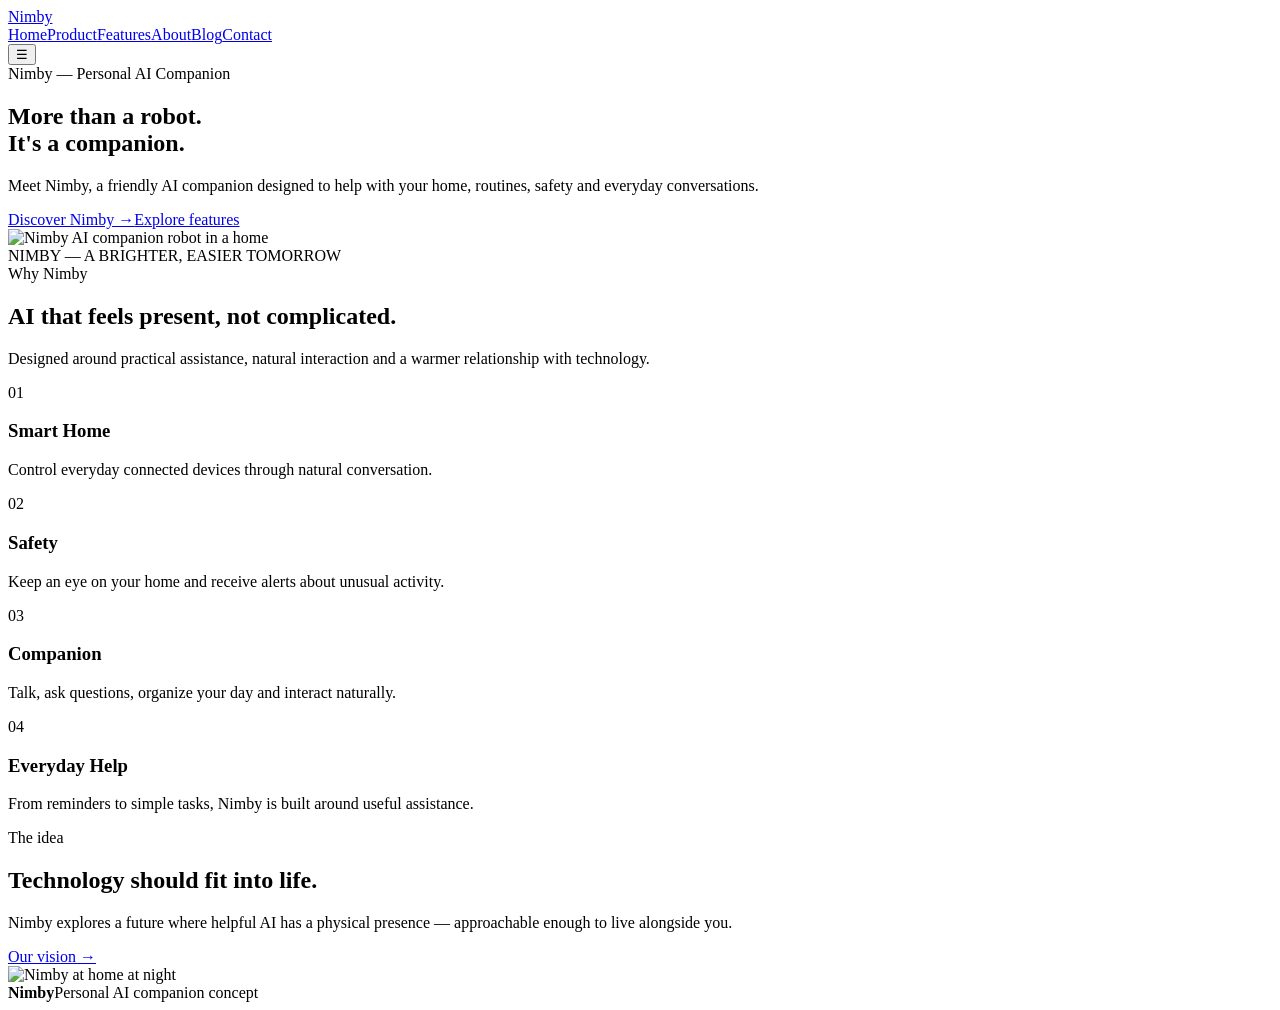
==== index.html @ b3e71ae6 "Add Nimby homepage" ====
<!doctype html><html lang="en"><head><meta charset="utf-8"><meta name="viewport" content="width=device-width,initial-scale=1"><title>Nimby | Your Personal AI Companion</title><meta name="description" content="Nimby — your personal AI companion robot. Smarter home, happier you."><link rel="stylesheet" href="style.css"></head><body><header class="nav"><div class="container nav-inner"><a class="logo" href="index.html">Nimby<span></span></a><nav class="links"><a href="index.html">Home</a><a href="product.html">Product</a><a href="features.html">Features</a><a href="about.html">About</a><a href="blog.html">Blog</a><a href="contact.html" class="btn btn-dark">Contact</a></nav><button class="menu" aria-label="Menu">☰</button></div></header><main><section class="hero"><div class="container hero-grid"><div class="reveal"><div class="eyebrow">Nimby — Personal AI Companion</div><h1>More than a robot.<br>It's a companion.</h1><p class="lead">Meet Nimby, a friendly AI companion designed to help with your home, routines, safety and everyday conversations.</p><div class="actions"><a class="btn btn-dark" href="product.html">Discover Nimby →</a><a class="btn btn-light" href="features.html">Explore features</a></div></div><div class="hero-img reveal"><img src="assets/nimby-white-home.png" alt="Nimby AI companion robot in a home"></div></div></section><div class="band">NIMBY — A BRIGHTER, EASIER TOMORROW</div><section class="section"><div class="container"><div class="section-head"><div><div class="eyebrow">Why Nimby</div><h2>AI that feels present, not complicated.</h2></div><p>Designed around practical assistance, natural interaction and a warmer relationship with technology.</p></div><div class="grid-4"><div class="card"><span class="num">01</span><h3>Smart Home</h3><p>Control everyday connected devices through natural conversation.</p></div><div class="card"><span class="num">02</span><h3>Safety</h3><p>Keep an eye on your home and receive alerts about unusual activity.</p></div><div class="card"><span class="num">03</span><h3>Companion</h3><p>Talk, ask questions, organize your day and interact naturally.</p></div><div class="card"><span class="num">04</span><h3>Everyday Help</h3><p>From reminders to simple tasks, Nimby is built around useful assistance.</p></div></div></div></section><section class="section dark-section"><div class="container split"><div><div class="eyebrow">The idea</div><h2>Technology should fit into life.</h2><p class="lead">Nimby explores a future where helpful AI has a physical presence — approachable enough to live alongside you.</p><a class="btn btn-light" href="about.html">Our vision →</a></div><img src="assets/nimby-night.png" alt="Nimby at home at night"></div></section></main><footer><div class="container footer-inner"><strong>Nimby</strong><span>Personal AI companion concept</span></div></footer><script src="script.js"></script></body></html>
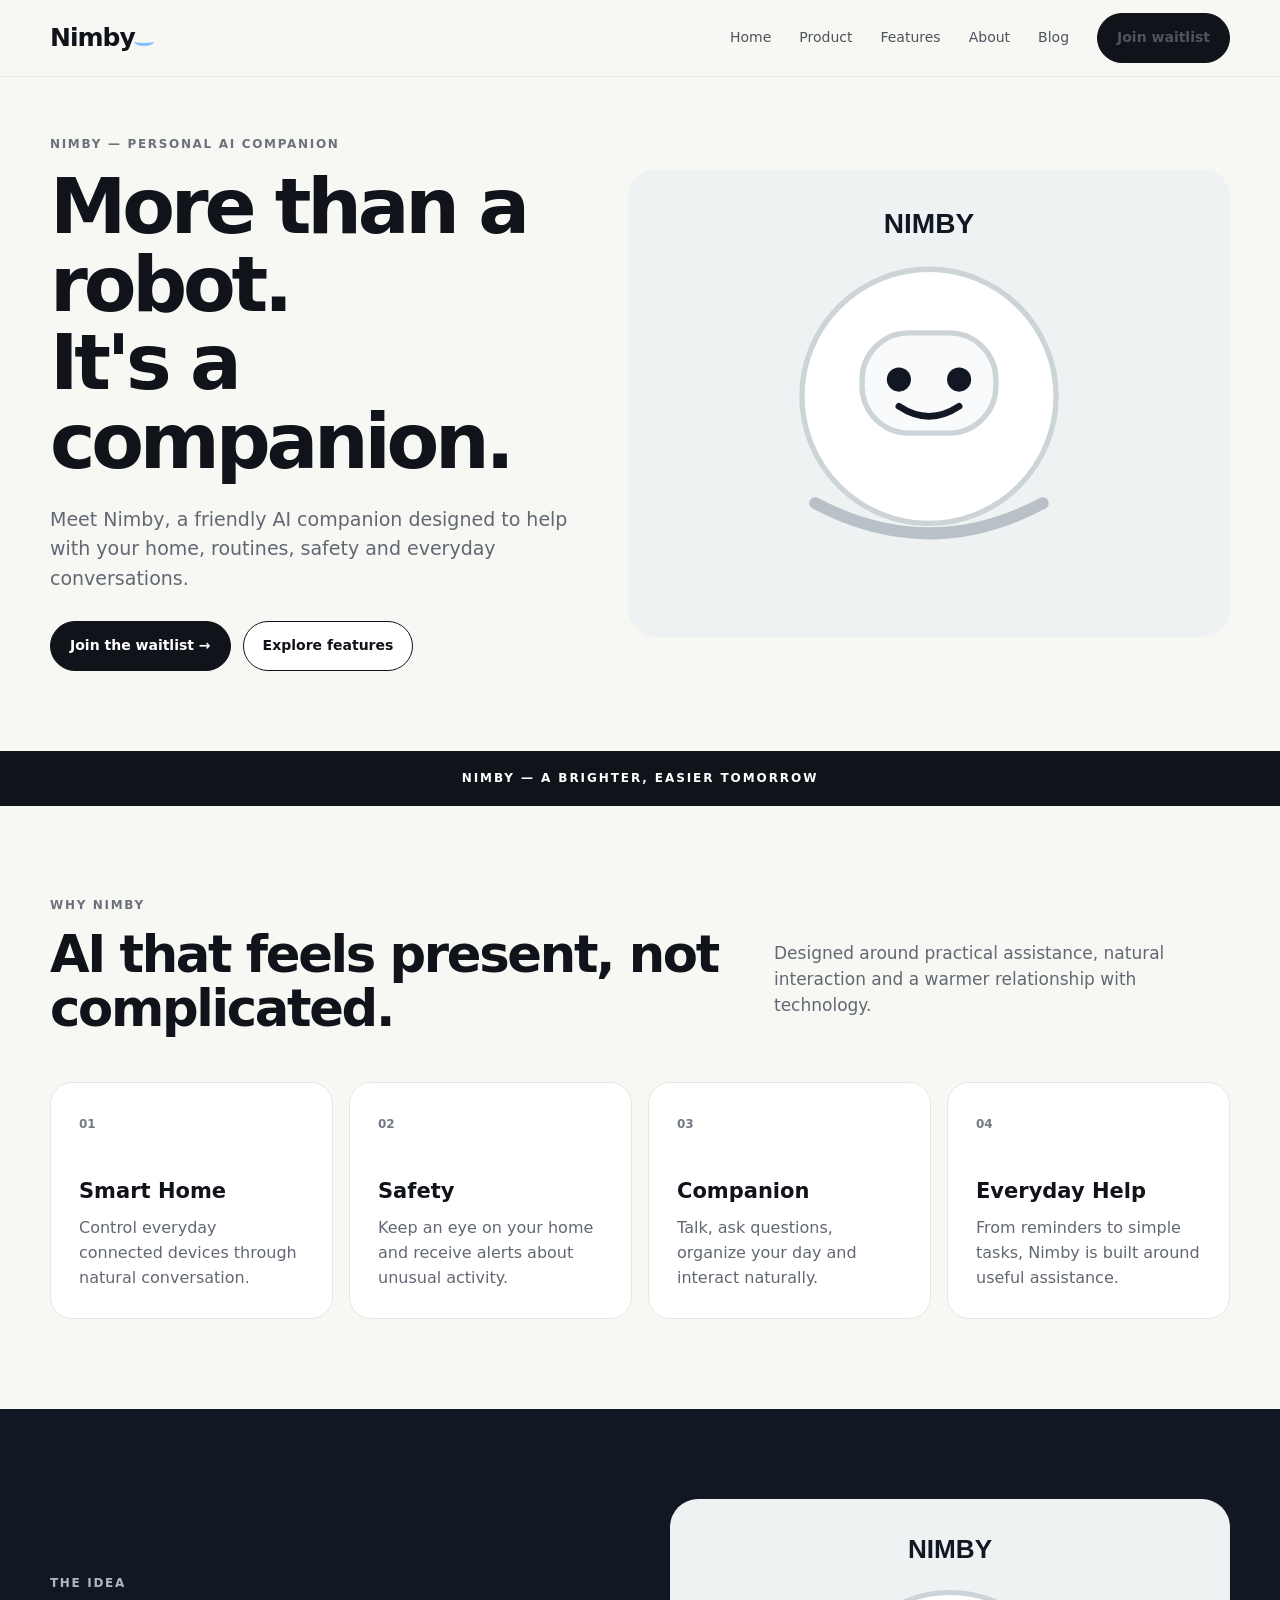
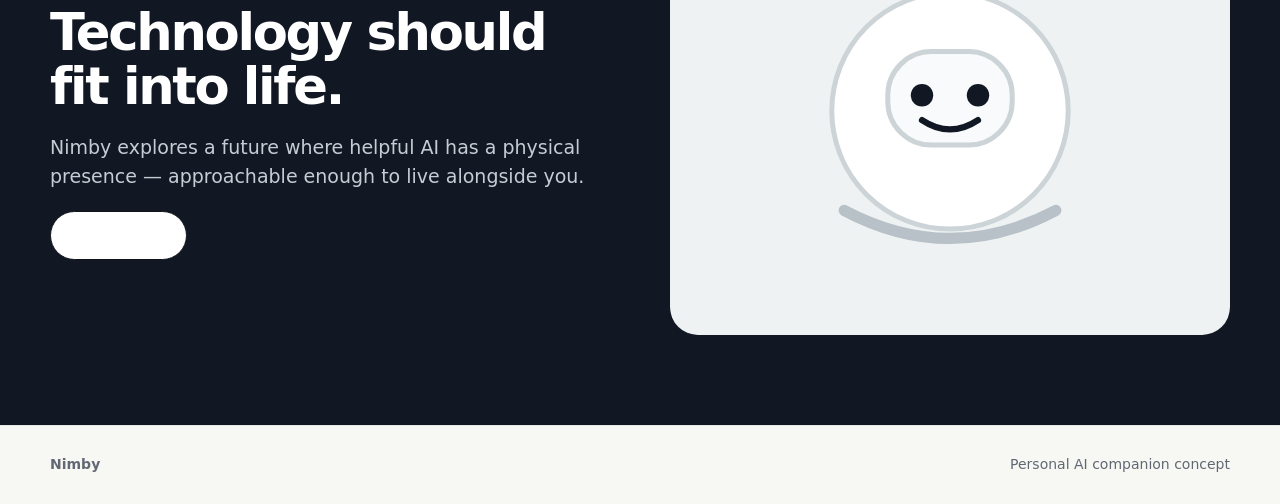
==== commit 2b37fc02: "Connect Nimby homepage to waitlist and SVG asset" ====
--- a/index.html
+++ b/index.html
@@ -1 +1 @@
-<!doctype html><html lang="en"><head><meta charset="utf-8"><meta name="viewport" content="width=device-width,initial-scale=1"><title>Nimby | Your Personal AI Companion</title><meta name="description" content="Nimby — your personal AI companion robot. Smarter home, happier you."><link rel="stylesheet" href="style.css"></head><body><header class="nav"><div class="container nav-inner"><a class="logo" href="index.html">Nimby<span></span></a><nav class="links"><a href="index.html">Home</a><a href="product.html">Product</a><a href="features.html">Features</a><a href="about.html">About</a><a href="blog.html">Blog</a><a href="contact.html" class="btn btn-dark">Contact</a></nav><button class="menu" aria-label="Menu">☰</button></div></header><main><section class="hero"><div class="container hero-grid"><div class="reveal"><div class="eyebrow">Nimby — Personal AI Companion</div><h1>More than a robot.<br>It's a companion.</h1><p class="lead">Meet Nimby, a friendly AI companion designed to help with your home, routines, safety and everyday conversations.</p><div class="actions"><a class="btn btn-dark" href="product.html">Discover Nimby →</a><a class="btn btn-light" href="features.html">Explore features</a></div></div><div class="hero-img reveal"><img src="assets/nimby-white-home.png" alt="Nimby AI companion robot in a home"></div></div></section><div class="band">NIMBY — A BRIGHTER, EASIER TOMORROW</div><section class="section"><div class="container"><div class="section-head"><div><div class="eyebrow">Why Nimby</div><h2>AI that feels present, not complicated.</h2></div><p>Designed around practical assistance, natural interaction and a warmer relationship with technology.</p></div><div class="grid-4"><div class="card"><span class="num">01</span><h3>Smart Home</h3><p>Control everyday connected devices through natural conversation.</p></div><div class="card"><span class="num">02</span><h3>Safety</h3><p>Keep an eye on your home and receive alerts about unusual activity.</p></div><div class="card"><span class="num">03</span><h3>Companion</h3><p>Talk, ask questions, organize your day and interact naturally.</p></div><div class="card"><span class="num">04</span><h3>Everyday Help</h3><p>From reminders to simple tasks, Nimby is built around useful assistance.</p></div></div></div></section><section class="section dark-section"><div class="container split"><div><div class="eyebrow">The idea</div><h2>Technology should fit into life.</h2><p class="lead">Nimby explores a future where helpful AI has a physical presence — approachable enough to live alongside you.</p><a class="btn btn-light" href="about.html">Our vision →</a></div><img src="assets/nimby-night.png" alt="Nimby at home at night"></div></section></main><footer><div class="container footer-inner"><strong>Nimby</strong><span>Personal AI companion concept</span></div></footer><script src="script.js"></script></body></html>+<!doctype html><html lang="en"><head><meta charset="utf-8"><meta name="viewport" content="width=device-width,initial-scale=1"><title>Nimby | Your Personal AI Companion</title><meta name="description" content="Nimby — your personal AI companion robot. Smarter home, happier you."><link rel="stylesheet" href="style.css"></head><body><header class="nav"><div class="container nav-inner"><a class="logo" href="index.html">Nimby<span></span></a><nav class="links"><a href="index.html">Home</a><a href="product.html">Product</a><a href="features.html">Features</a><a href="about.html">About</a><a href="blog.html">Blog</a><a href="waitlist.html" class="btn btn-dark">Join waitlist</a></nav><button class="menu" aria-label="Menu">☰</button></div></header><main><section class="hero"><div class="container hero-grid"><div><div class="eyebrow">Nimby — Personal AI Companion</div><h1>More than a robot.<br>It's a companion.</h1><p class="lead">Meet Nimby, a friendly AI companion designed to help with your home, routines, safety and everyday conversations.</p><div class="actions"><a class="btn btn-dark" href="waitlist.html">Join the waitlist →</a><a class="btn btn-light" href="features.html">Explore features</a></div></div><div class="hero-img"><img src="assets/nimby-white-home.svg" alt="Nimby AI companion robot in a home"></div></div></section><div class="band">NIMBY — A BRIGHTER, EASIER TOMORROW</div><section class="section"><div class="container"><div class="section-head"><div><div class="eyebrow">Why Nimby</div><h2>AI that feels present, not complicated.</h2></div><p>Designed around practical assistance, natural interaction and a warmer relationship with technology.</p></div><div class="grid-4"><div class="card"><span class="num">01</span><h3>Smart Home</h3><p>Control everyday connected devices through natural conversation.</p></div><div class="card"><span class="num">02</span><h3>Safety</h3><p>Keep an eye on your home and receive alerts about unusual activity.</p></div><div class="card"><span class="num">03</span><h3>Companion</h3><p>Talk, ask questions, organize your day and interact naturally.</p></div><div class="card"><span class="num">04</span><h3>Everyday Help</h3><p>From reminders to simple tasks, Nimby is built around useful assistance.</p></div></div></div></section><section class="section dark-section"><div class="container split"><div><div class="eyebrow">The idea</div><h2>Technology should fit into life.</h2><p class="lead">Nimby explores a future where helpful AI has a physical presence — approachable enough to live alongside you.</p><a class="btn btn-light" href="about.html">Our vision →</a></div><img src="assets/nimby-white-home.svg" alt="Nimby companion robot"></div></section></main><footer><div class="container footer-inner"><strong>Nimby</strong><span>Personal AI companion concept</span></div></footer><script src="script.js"></script></body></html>
--- a/style.css
+++ b/style.css
@@ -0,0 +1 @@
+:root{--bg:#f7f7f4;--surface:#fff;--ink:#10131a;--muted:#626873;--line:#e6e7e3;--accent:#8ec8ff;--dark:#111823;--max:1180px}*{box-sizing:border-box}html{scroll-behavior:smooth}body{margin:0;font-family:Inter,ui-sans-serif,system-ui,-apple-system,BlinkMacSystemFont,"Segoe UI",sans-serif;color:var(--ink);background:var(--bg);line-height:1.55}img{max-width:100%;display:block}a{color:inherit;text-decoration:none}.container{width:min(var(--max),calc(100% - 40px));margin:auto}.nav{position:sticky;top:0;z-index:20;background:rgba(247,247,244,.92);backdrop-filter:blur(14px);border-bottom:1px solid rgba(0,0,0,.06)}.nav-inner{height:76px;display:flex;align-items:center;justify-content:space-between}.logo{font-size:25px;font-weight:800;letter-spacing:-1px}.logo span{display:inline-block;width:20px;height:9px;border-bottom:3px solid #7ec2ff;border-radius:50%;margin-left:-1px}.links{display:flex;gap:28px;align-items:center;font-size:14px}.links a{color:#4e545d}.links a:hover{color:var(--ink)}.btn{display:inline-flex;align-items:center;justify-content:center;gap:8px;padding:13px 19px;border-radius:999px;font-weight:700;font-size:14px;border:1px solid var(--ink);transition:.2s}.btn-dark{background:var(--ink);color:#fff}.btn-light{background:#fff}.btn:hover{transform:translateY(-1px)}.menu{display:none;border:0;background:none;font-size:25px}.hero{padding:58px 0 80px}.hero-grid{display:grid;grid-template-columns:1fr 1.15fr;gap:54px;align-items:center}.eyebrow{font-size:12px;letter-spacing:.14em;text-transform:uppercase;font-weight:800;color:#6b727c;margin-bottom:14px}.hero h1,h1{font-size:clamp(48px,6vw,78px);line-height:1.02;letter-spacing:-.055em;margin:0 0 24px}.lead{font-size:19px;color:var(--muted);max-width:650px}.actions{display:flex;gap:12px;flex-wrap:wrap;margin-top:28px}.hero-img img,.cover{width:100%;border-radius:28px}.band{padding:18px 20px;background:var(--ink);color:#fff;text-align:center;font-size:12px;letter-spacing:.16em;font-weight:800}.section{padding:90px 0}.section-head{display:grid;grid-template-columns:1.2fr .8fr;gap:40px;align-items:end;margin-bottom:46px}.section h2{font-size:clamp(36px,4vw,58px);line-height:1.05;letter-spacing:-.045em;margin:0}.section-head p{color:var(--muted);font-size:17px}.grid-4{display:grid;grid-template-columns:repeat(4,1fr);gap:16px}.card{background:var(--surface);border:1px solid var(--line);border-radius:22px;padding:28px;min-height:210px}.card h3{font-size:21px;margin:40px 0 8px}.card p{color:var(--muted);margin:0}.num{font-size:12px;font-weight:800;color:#747b84}.dark-section{background:var(--dark);color:#fff}.dark-section .eyebrow{color:#aeb7c3}.dark-section .lead{color:#c5ccd4}.split{display:grid;grid-template-columns:1fr 1fr;gap:60px;align-items:center}.split img{border-radius:28px}.feature-grid{display:grid;grid-template-columns:1fr 1fr;gap:60px;align-items:center}.feature-list{display:grid;gap:0}.feature-row{display:grid;grid-template-columns:60px 1fr;gap:20px;padding:25px 0;border-top:1px solid var(--line)}.feature-row h3{margin:0 0 7px}.feature-row p{margin:0;color:var(--muted)}.hero-img{overflow:hidden}.blog-grid{display:grid;grid-template-columns:1fr 1fr;gap:20px}.blog-card{background:#fff;border:1px solid var(--line);border-radius:24px;overflow:hidden}.blog-card img{width:100%;aspect-ratio:1.5;object-fit:cover}.blog-copy{padding:28px}.blog-copy h3{font-size:25px;line-height:1.15}.blog-copy p{color:var(--muted)}.article{max-width:850px}.article h1{font-size:clamp(44px,6vw,70px)}.article h2{font-size:34px;margin-top:52px}.article p{font-size:18px;color:#4f5660}.cover{margin:38px 0}.contact{display:grid;grid-template-columns:1fr 1fr;gap:70px}.form{background:#fff;border:1px solid var(--line);border-radius:24px;padding:30px}.field{margin-bottom:18px}.field label{display:block;font-size:13px;font-weight:700;margin-bottom:7px}.field input,.field textarea{width:100%;padding:13px 14px;border:1px solid #d8dad6;border-radius:12px;font:inherit}.field textarea{min-height:150px;resize:vertical}footer{border-top:1px solid var(--line);padding:28px 0}.footer-inner{display:flex;justify-content:space-between;color:var(--muted);font-size:14px}@media(max-width:800px){.links{display:none}.links.mobile-open{display:flex;position:absolute;left:0;right:0;top:76px;background:var(--bg);padding:20px;flex-direction:column;align-items:stretch;border-bottom:1px solid var(--line)}.menu{display:block}.hero-grid,.section-head,.split,.feature-grid,.contact,.blog-grid{grid-template-columns:1fr}.grid-4{grid-template-columns:1fr 1fr}.hero{padding-top:35px}.section{padding:65px 0}}@media(max-width:520px){.container{width:min(var(--max),calc(100% - 28px))}.grid-4{grid-template-columns:1fr}.hero h1,h1{font-size:47px}.footer-inner{flex-direction:column;gap:6px}}
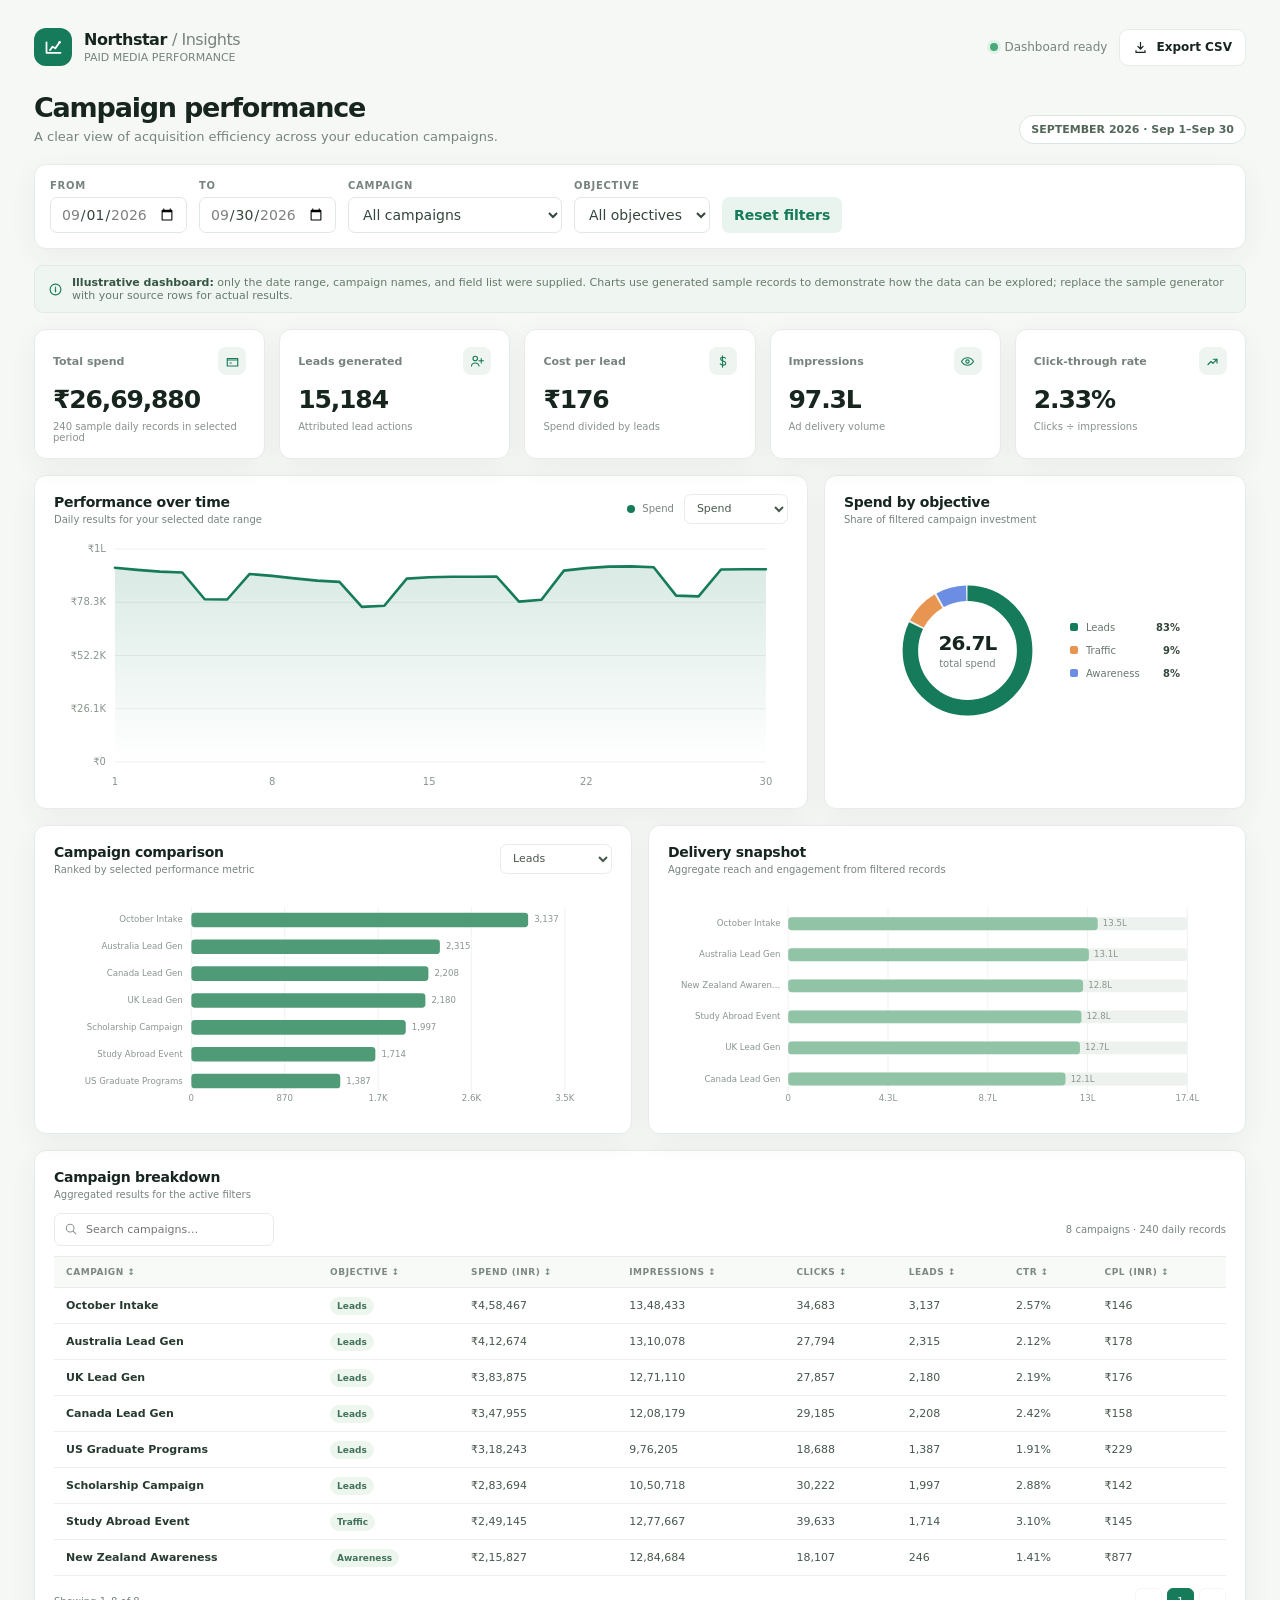
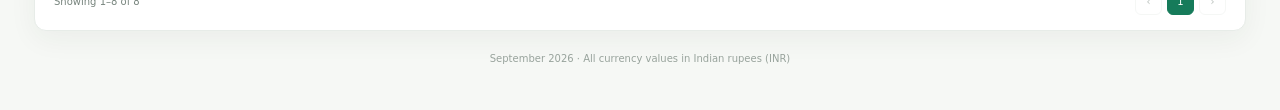
==== commit f5f8902a: "Export from DesignArena (dataviz)" ====
--- a/index.html
+++ b/index.html
@@ -1 +1,544 @@
-<!doctype html><html lang="en"><head><meta charset="utf-8"><meta name="viewport" content="width=device-width,initial-scale=1"><title>Nimby | Your Personal AI Companion</title><meta name="description" content="Nimby — your personal AI companion robot. Smarter home, happier you."><link rel="stylesheet" href="style.css"></head><body><header class="nav"><div class="container nav-inner"><a class="logo" href="index.html">Nimby<span></span></a><nav class="links"><a href="index.html">Home</a><a href="product.html">Product</a><a href="features.html">Features</a><a href="about.html">About</a><a href="blog.html">Blog</a><a href="waitlist.html" class="btn btn-dark">Join waitlist</a></nav><button class="menu" aria-label="Menu">☰</button></div></header><main><section class="hero"><div class="container hero-grid"><div><div class="eyebrow">Nimby — Personal AI Companion</div><h1>More than a robot.<br>It's a companion.</h1><p class="lead">Meet Nimby, a friendly AI companion designed to help with your home, routines, safety and everyday conversations.</p><div class="actions"><a class="btn btn-dark" href="waitlist.html">Join the waitlist →</a><a class="btn btn-light" href="features.html">Explore features</a></div></div><div class="hero-img"><img src="assets/nimby-white-home.svg" alt="Nimby AI companion robot in a home"></div></div></section><div class="band">NIMBY — A BRIGHTER, EASIER TOMORROW</div><section class="section"><div class="container"><div class="section-head"><div><div class="eyebrow">Why Nimby</div><h2>AI that feels present, not complicated.</h2></div><p>Designed around practical assistance, natural interaction and a warmer relationship with technology.</p></div><div class="grid-4"><div class="card"><span class="num">01</span><h3>Smart Home</h3><p>Control everyday connected devices through natural conversation.</p></div><div class="card"><span class="num">02</span><h3>Safety</h3><p>Keep an eye on your home and receive alerts about unusual activity.</p></div><div class="card"><span class="num">03</span><h3>Companion</h3><p>Talk, ask questions, organize your day and interact naturally.</p></div><div class="card"><span class="num">04</span><h3>Everyday Help</h3><p>From reminders to simple tasks, Nimby is built around useful assistance.</p></div></div></div></section><section class="section dark-section"><div class="container split"><div><div class="eyebrow">The idea</div><h2>Technology should fit into life.</h2><p class="lead">Nimby explores a future where helpful AI has a physical presence — approachable enough to live alongside you.</p><a class="btn btn-light" href="about.html">Our vision →</a></div><img src="assets/nimby-white-home.svg" alt="Nimby companion robot"></div></section></main><footer><div class="container footer-inner"><strong>Nimby</strong><span>Personal AI companion concept</span></div></footer><script src="script.js"></script></body></html>+<!DOCTYPE html>
+<html lang="en">
+<head>
+<meta charset="UTF-8">
+<meta name="viewport" content="width=device-width, initial-scale=1.0">
+<title>Campaign Performance | September 2026</title>
+<style>
+  :root {
+    --ink: #17251f;
+    --muted: #77847d;
+    --line: #e7ece8;
+    --paper: #f6f8f5;
+    --card: #fff;
+    --green: #167b5a;
+    --green-dark: #105b43;
+    --mint: #e8f4ed;
+    --orange: #e99552;
+    --blue: #6b8de3;
+    --purple: #9880d6;
+    --shadow: 0 8px 28px rgba(30, 54, 42, .055);
+  }
+  * { box-sizing: border-box; }
+  body {
+    margin: 0;
+    background: var(--paper);
+    color: var(--ink);
+    font-family: Inter, ui-sans-serif, system-ui, -apple-system, BlinkMacSystemFont, "Segoe UI", sans-serif;
+    font-size: 14px;
+  }
+  button, select, input { font: inherit; }
+  button { cursor: pointer; }
+  .app { max-width: 1480px; margin: 0 auto; padding: 28px 34px 46px; }
+  .topbar { display:flex; justify-content:space-between; align-items:center; gap:20px; margin-bottom:26px; }
+  .brand { display:flex; align-items:center; gap:12px; }
+  .brand-mark { width:38px; height:38px; border-radius:12px; display:grid; place-items:center; color:#fff; background:var(--green); }
+  .brand-mark svg { width:21px; height:21px; }
+  .brand-name { font-weight:750; letter-spacing:-.03em; font-size:16px; }
+  .brand-sub { color:var(--muted); font-size:11px; margin-top:2px; }
+  .top-right { display:flex; align-items:center; gap:12px; color:var(--muted); font-size:12px; }
+  .live-dot { width:8px; height:8px; border-radius:50%; background:#49aa79; display:inline-block; margin-right:6px; box-shadow:0 0 0 3px #e0f1e7; }
+  .export-btn { border:1px solid var(--line); background:#fff; padding:10px 13px; border-radius:9px; color:var(--ink); font-weight:650; display:flex; gap:8px; align-items:center; }
+  .export-btn:hover { border-color:#b6cfc0; background:#fbfdfb; }
+  .export-btn svg { width:15px; height:15px; }
+  .heading { display:flex; justify-content:space-between; align-items:end; gap:20px; margin: 0 0 20px; }
+  h1 { font-size:27px; letter-spacing:-.045em; margin:0 0 6px; line-height:1.15; }
+  .subtitle { color:var(--muted); margin:0; font-size:13px; }
+  .period-badge { border:1px solid #dce6df; color:#52665a; border-radius:20px; padding:7px 11px; background:#fff; font-size:11px; font-weight:650; white-space:nowrap; }
+  .filters { display:flex; flex-wrap:wrap; align-items:end; gap:12px; padding:15px; background:var(--card); border:1px solid var(--line); border-radius:12px; box-shadow:var(--shadow); margin-bottom:16px; }
+  .filter { display:flex; flex-direction:column; gap:6px; min-width:135px; }
+  .filter label { color:var(--muted); font-weight:650; font-size:10px; text-transform:uppercase; letter-spacing:.07em; }
+  .filter select, .filter input { height:36px; border:1px solid #e1e8e3; border-radius:7px; background:#fff; padding:0 10px; color:#34463b; outline:none; }
+  .filter select:focus, .filter input:focus { border-color:#7ab298; box-shadow:0 0 0 3px #e7f3eb; }
+  .filter.campaign { min-width:190px; }
+  .reset-btn { height:36px; padding:0 12px; border:0; color:var(--green); background:var(--mint); border-radius:7px; font-weight:700; }
+  .notice { display:flex; align-items:center; gap:9px; color:#66796d; background:#eff5f0; border:1px solid #e1ebe3; border-radius:9px; padding:10px 13px; margin-bottom:16px; font-size:11px; }
+  .notice strong { color:#365543; }
+  .notice svg { flex:0 0 auto; width:15px; height:15px; color:var(--green); }
+  .kpis { display:grid; grid-template-columns:repeat(5,1fr); gap:14px; margin-bottom:16px; }
+  .card { background:var(--card); border:1px solid var(--line); border-radius:12px; box-shadow:var(--shadow); }
+  .kpi { padding:17px 18px 15px; min-height:120px; position:relative; overflow:hidden; }
+  .kpi-top { display:flex; align-items:center; justify-content:space-between; color:var(--muted); font-size:11px; font-weight:650; }
+  .kpi-icon { display:grid; place-items:center; width:28px; height:28px; border-radius:8px; background:#eef5f0; color:var(--green); }
+  .kpi-icon svg { width:15px; height:15px; }
+  .kpi-value { font-size:25px; font-weight:760; letter-spacing:-.045em; margin-top:11px; line-height:1.1; }
+  .kpi-foot { font-size:10px; color:#87928b; margin-top:7px; }
+  .grid-main { display:grid; grid-template-columns:minmax(0,1.65fr) minmax(280px,.9fr); gap:16px; margin-bottom:16px; }
+  .grid-secondary { display:grid; grid-template-columns:minmax(0,1fr) minmax(0,1fr); gap:16px; margin-bottom:16px; }
+  .panel { padding:18px 19px 15px; min-width:0; }
+  .panel-head { display:flex; justify-content:space-between; align-items:flex-start; gap:12px; margin-bottom:8px; }
+  .panel-title { font-weight:740; font-size:14px; letter-spacing:-.02em; }
+  .panel-sub { color:var(--muted); font-size:10px; margin-top:4px; }
+  .select-small { height:30px; border:1px solid var(--line); border-radius:7px; color:#46584c; background:#fff; font-size:11px; padding:0 8px; }
+  .chart-wrap { width:100%; position:relative; }
+  .trend-wrap { height:260px; }
+  .small-chart { height:235px; }
+  svg.chart { display:block; width:100%; height:100%; overflow:visible; }
+  .chart text { font-family:inherit; fill:#89958d; font-size:10px; }
+  .chart .gridline { stroke:#edf1ee; stroke-width:1; }
+  .chart .axis { stroke:#dfe7e1; stroke-width:1; }
+  .chart .series-line { fill:none; stroke:var(--green); stroke-width:2.6; stroke-linecap:round; stroke-linejoin:round; }
+  .chart .area { fill:url(#areaFill); }
+  .chart .hoverline { stroke:#a9bdb0; stroke-dasharray:3 4; stroke-width:1; }
+  .chart .point { fill:#fff; stroke:var(--green); stroke-width:2; }
+  .chart .bar { fill:#4f9b77; }
+  .chart .bar:hover { fill:#167b5a; }
+  .chart .interactive { cursor:pointer; }
+  .tooltip { position:absolute; pointer-events:none; opacity:0; z-index:5; background:#17251f; color:white; border-radius:7px; padding:8px 10px; font-size:10px; line-height:1.5; box-shadow:0 5px 16px #17251f33; white-space:nowrap; transform:translate(-50%,-110%); transition:opacity .12s; }
+  .legend { display:flex; gap:7px; align-items:center; color:#77847d; font-size:10px; }
+  .legend-dot { width:8px; height:8px; border-radius:50%; background:var(--green); }
+  .donut-layout { height:235px; display:flex; align-items:center; justify-content:center; gap:25px; }
+  .donut-box { width:155px; height:155px; position:relative; flex:0 0 auto; }
+  .donut-box svg { width:100%; height:100%; transform:rotate(-90deg); }
+  .donut-center { position:absolute; inset:0; display:flex; flex-direction:column; align-items:center; justify-content:center; pointer-events:none; }
+  .donut-center strong { font-size:20px; letter-spacing:-.04em; }
+  .donut-center span { color:var(--muted); font-size:10px; margin-top:3px; }
+  .donut-legend { display:flex; flex-direction:column; gap:12px; min-width:110px; }
+  .legend-row { display:grid; grid-template-columns:9px 1fr auto; gap:7px; align-items:center; font-size:10px; color:#68766e; }
+  .legend-row i { width:8px; height:8px; border-radius:2px; }
+  .legend-row strong { color:#34463b; font-size:10px; }
+  .table-panel { overflow:hidden; }
+  .table-tools { display:flex; align-items:center; justify-content:space-between; gap:12px; margin:13px 0 10px; }
+  .search { position:relative; }
+  .search svg { position:absolute; left:10px; top:9px; width:14px; color:#89958d; }
+  .search input { border:1px solid var(--line); border-radius:7px; height:33px; padding:0 10px 0 31px; width:220px; outline:none; font-size:11px; }
+  .search input:focus { border-color:#7ab298; }
+  .table-meta { color:var(--muted); font-size:10px; }
+  .table-scroll { overflow-x:auto; }
+  table { border-collapse:collapse; width:100%; min-width:760px; }
+  th { background:#f8faf8; color:#7b8980; font-size:9px; letter-spacing:.06em; text-transform:uppercase; font-weight:700; text-align:left; padding:10px 12px; border-top:1px solid var(--line); border-bottom:1px solid var(--line); white-space:nowrap; cursor:pointer; }
+  th:hover { color:var(--green); }
+  td { padding:11px 12px; border-bottom:1px solid #edf1ee; color:#46574d; font-size:11px; white-space:nowrap; }
+  tbody tr:hover { background:#fbfdfb; }
+  .campaign-cell { color:#263a2f; font-weight:680; }
+  .objective-tag { background:#edf5ef; color:#42745a; padding:4px 7px; border-radius:20px; font-size:9px; font-weight:650; }
+  .pagination { display:flex; justify-content:space-between; align-items:center; padding-top:12px; color:var(--muted); font-size:10px; }
+  .page-buttons { display:flex; gap:5px; }
+  .page-buttons button { min-width:27px; height:27px; border:1px solid var(--line); background:#fff; border-radius:6px; color:#58685e; font-size:10px; }
+  .page-buttons button.active { background:var(--green); color:#fff; border-color:var(--green); }
+  .page-buttons button:disabled { opacity:.4; cursor:default; }
+  .footer { color:#98a39c; text-align:center; font-size:10px; margin-top:22px; }
+  @media (max-width: 1000px) {
+    .app { padding:24px 20px 36px; }
+    .kpis { grid-template-columns:repeat(3,1fr); }
+    .grid-main { grid-template-columns:minmax(0,1.4fr) minmax(250px,.9fr); }
+    .donut-layout { gap:10px; }
+    .donut-box { width:130px; height:130px; }
+  }
+  @media (max-width: 720px) {
+    .app { padding:18px 14px 30px; }
+    .heading { align-items:flex-start; flex-direction:column; gap:10px; }
+    h1 { font-size:24px; }
+    .topbar { margin-bottom:22px; }
+    .top-right .live-text { display:none; }
+    .filters { gap:10px; }
+    .filter { flex:1 1 130px; }
+    .filter.campaign { min-width:150px; }
+    .kpis { grid-template-columns:repeat(2,1fr); gap:10px; }
+    .kpi { min-height:110px; padding:14px; }
+    .kpi-value { font-size:22px; }
+    .grid-main, .grid-secondary { grid-template-columns:1fr; gap:12px; }
+    .panel { padding:15px 14px 12px; }
+    .trend-wrap { height:235px; }
+    .small-chart { height:220px; }
+    .donut-layout { height:220px; }
+    .table-tools { align-items:flex-start; flex-direction:column; }
+    .search input { width:min(100%, 280px); }
+  }
+  @media (max-width: 390px) {
+    .kpis { grid-template-columns:1fr 1fr; }
+    .kpi-top { font-size:10px; }
+    .kpi-value { font-size:19px; }
+    .top-right { gap:7px; }
+    .export-btn { padding:9px; }
+    .donut-layout { gap:5px; }
+    .donut-box { width:115px; height:115px; }
+  }
+</style>
+</head>
+<body>
+<div class="app">
+  <header class="topbar">
+    <div class="brand">
+      <div class="brand-mark" aria-hidden="true">
+        <svg viewBox="0 0 24 24" fill="none"><path d="M4 18V6m0 12h16M8 15l3-4 3 2 5-7" stroke="currentColor" stroke-width="2" stroke-linecap="round" stroke-linejoin="round"/><circle cx="19" cy="6" r="1.5" fill="currentColor"/></svg>
+      </div>
+      <div><div class="brand-name">Northstar <span style="font-weight:450;color:#77847d">/ Insights</span></div><div class="brand-sub">PAID MEDIA PERFORMANCE</div></div>
+    </div>
+    <div class="top-right">
+      <span class="live-text"><span class="live-dot"></span>Dashboard ready</span>
+      <button class="export-btn" id="exportBtn" title="Download filtered campaign data as CSV">
+        <svg viewBox="0 0 20 20" fill="none"><path d="M10 3v9m0 0 3.5-3.5M10 12 6.5 8.5M4 14v2.5h12V14" stroke="currentColor" stroke-width="1.6" stroke-linecap="round" stroke-linejoin="round"/></svg>
+        Export CSV
+      </button>
+    </div>
+  </header>
+
+  <section class="heading">
+    <div>
+      <h1>Campaign performance</h1>
+      <p class="subtitle">A clear view of acquisition efficiency across your education campaigns.</p>
+    </div>
+    <span class="period-badge" id="periodBadge">SEPTEMBER 2026</span>
+  </section>
+
+  <section class="filters" aria-label="Dashboard filters">
+    <div class="filter">
+      <label for="dateFrom">From</label>
+      <input type="date" id="dateFrom" min="2026-09-01" max="2026-09-30" value="2026-09-01">
+    </div>
+    <div class="filter">
+      <label for="dateTo">To</label>
+      <input type="date" id="dateTo" min="2026-09-01" max="2026-09-30" value="2026-09-30">
+    </div>
+    <div class="filter campaign">
+      <label for="campaignFilter">Campaign</label>
+      <select id="campaignFilter"><option value="all">All campaigns</option></select>
+    </div>
+    <div class="filter">
+      <label for="objectiveFilter">Objective</label>
+      <select id="objectiveFilter"><option value="all">All objectives</option></select>
+    </div>
+    <button class="reset-btn" id="resetBtn">Reset filters</button>
+  </section>
+
+  <div class="notice">
+    <svg viewBox="0 0 20 20" fill="none"><circle cx="10" cy="10" r="7.2" stroke="currentColor" stroke-width="1.5"/><path d="M10 9v4m0-6h.01" stroke="currentColor" stroke-width="1.7" stroke-linecap="round"/></svg>
+    <span><strong>Illustrative dashboard:</strong> only the date range, campaign names, and field list were supplied. Charts use generated sample records to demonstrate how the data can be explored; replace the sample generator with your source rows for actual results.</span>
+  </div>
+
+  <section class="kpis" aria-label="Campaign summary">
+    <article class="card kpi"><div class="kpi-top"><span>Total spend</span><span class="kpi-icon"><svg viewBox="0 0 20 20" fill="none"><path d="M3 6h14v10H3zM3 8h14M6 12h3" stroke="currentColor" stroke-width="1.5" stroke-linejoin="round"/></svg></span></div><div class="kpi-value" id="kpiSpend">—</div><div class="kpi-foot" id="kpiSpendFoot">INR invested in selected period</div></article>
+    <article class="card kpi"><div class="kpi-top"><span>Leads generated</span><span class="kpi-icon"><svg viewBox="0 0 20 20" fill="none"><circle cx="7" cy="6" r="3" stroke="currentColor" stroke-width="1.5"/><path d="M2 16c.3-2.8 2-4 5-4s4.7 1.2 5 4m3-10v6m-3-3h6" stroke="currentColor" stroke-width="1.5" stroke-linecap="round"/></svg></span></div><div class="kpi-value" id="kpiLeads">—</div><div class="kpi-foot">Attributed lead actions</div></article>
+    <article class="card kpi"><div class="kpi-top"><span>Cost per lead</span><span class="kpi-icon"><svg viewBox="0 0 20 20" fill="none"><path d="M10 2.5v15m4-11.8c-.7-.9-1.8-1.3-3.3-1.3-2 0-3.2 1-3.2 2.4 0 3.8 6.8 1.5 6.8 5.4 0 1.5-1.4 2.6-3.6 2.6-1.5 0-2.8-.5-3.8-1.6" stroke="currentColor" stroke-width="1.5" stroke-linecap="round"/></svg></span></div><div class="kpi-value" id="kpiCpl">—</div><div class="kpi-foot">Spend divided by leads</div></article>
+    <article class="card kpi"><div class="kpi-top"><span>Impressions</span><span class="kpi-icon"><svg viewBox="0 0 20 20" fill="none"><path d="M2 10s2.8-5 8-5 8 5 8 5-2.8 5-8 5-8-5-8-5Z" stroke="currentColor" stroke-width="1.5"/><circle cx="10" cy="10" r="2.2" stroke="currentColor" stroke-width="1.5"/></svg></span></div><div class="kpi-value" id="kpiImpressions">—</div><div class="kpi-foot">Ad delivery volume</div></article>
+    <article class="card kpi"><div class="kpi-top"><span>Click-through rate</span><span class="kpi-icon"><svg viewBox="0 0 20 20" fill="none"><path d="m4 14 4-4 2.5 2.5L16 7m-5 0h5v5" stroke="currentColor" stroke-width="1.6" stroke-linecap="round" stroke-linejoin="round"/></svg></span></div><div class="kpi-value" id="kpiCtr">—</div><div class="kpi-foot">Clicks ÷ impressions</div></article>
+  </section>
+
+  <section class="grid-main">
+    <article class="card panel">
+      <div class="panel-head">
+        <div><div class="panel-title">Performance over time</div><div class="panel-sub">Daily results for your selected date range</div></div>
+        <div style="display:flex;align-items:center;gap:10px">
+          <span class="legend"><i class="legend-dot"></i><span id="trendLegend">Spend</span></span>
+          <select class="select-small" id="trendMetric" aria-label="Trend metric">
+            <option value="spend">Spend</option><option value="leads">Leads</option><option value="clicks">Clicks</option><option value="impressions">Impressions</option>
+          </select>
+        </div>
+      </div>
+      <div class="chart-wrap trend-wrap"><div class="tooltip" id="trendTip"></div><svg class="chart" id="trendChart" viewBox="0 0 720 260" preserveAspectRatio="xMidYMid meet" role="img" aria-label="Daily performance trend chart"></svg></div>
+    </article>
+    <article class="card panel">
+      <div class="panel-head"><div><div class="panel-title">Spend by objective</div><div class="panel-sub">Share of filtered campaign investment</div></div></div>
+      <div class="donut-layout">
+        <div class="donut-box"><svg id="donutChart" viewBox="0 0 160 160" role="img" aria-label="Spend by campaign objective"></svg><div class="donut-center"><strong id="donutTotal">—</strong><span>total spend</span></div></div>
+        <div class="donut-legend" id="donutLegend"></div>
+      </div>
+    </article>
+  </section>
+
+  <section class="grid-secondary">
+    <article class="card panel">
+      <div class="panel-head">
+        <div><div class="panel-title">Campaign comparison</div><div class="panel-sub">Ranked by selected performance metric</div></div>
+        <select class="select-small" id="barMetric" aria-label="Campaign comparison metric">
+          <option value="leads">Leads</option><option value="spend">Spend</option><option value="cpl">Cost per lead</option><option value="clicks">Clicks</option>
+        </select>
+      </div>
+      <div class="chart-wrap small-chart"><div class="tooltip" id="barTip"></div><svg class="chart" id="barChart" viewBox="0 0 650 235" preserveAspectRatio="xMidYMid meet" role="img" aria-label="Campaign comparison chart"></svg></div>
+    </article>
+    <article class="card panel">
+      <div class="panel-head"><div><div class="panel-title">Delivery snapshot</div><div class="panel-sub">Aggregate reach and engagement from filtered records</div></div></div>
+      <div class="chart-wrap small-chart"><div class="tooltip" id="deliveryTip"></div><svg class="chart" id="deliveryChart" viewBox="0 0 650 235" preserveAspectRatio="xMidYMid meet" role="img" aria-label="Campaign delivery snapshot"></svg></div>
+    </article>
+  </section>
+
+  <section class="card panel table-panel">
+    <div class="panel-head">
+      <div><div class="panel-title">Campaign breakdown</div><div class="panel-sub">Aggregated results for the active filters</div></div>
+    </div>
+    <div class="table-tools">
+      <div class="search"><svg viewBox="0 0 20 20" fill="none"><circle cx="8.8" cy="8.8" r="5.5" stroke="currentColor" stroke-width="1.5"/><path d="m13 13 4 4" stroke="currentColor" stroke-width="1.5" stroke-linecap="round"/></svg><input id="searchInput" type="search" placeholder="Search campaigns…"></div>
+      <span class="table-meta" id="tableMeta"></span>
+    </div>
+    <div class="table-scroll">
+      <table>
+        <thead><tr>
+          <th data-sort="name">Campaign ↕</th><th data-sort="objective">Objective ↕</th><th data-sort="spend">Spend (INR) ↕</th><th data-sort="impressions">Impressions ↕</th><th data-sort="clicks">Clicks ↕</th><th data-sort="leads">Leads ↕</th><th data-sort="ctr">CTR ↕</th><th data-sort="cpl">CPL (INR) ↕</th>
+        </tr></thead>
+        <tbody id="tableBody"></tbody>
+      </table>
+    </div>
+    <div class="pagination"><span id="pageInfo"></span><div class="page-buttons" id="pageButtons"></div></div>
+  </section>
+  <div class="footer">September 2026 · All currency values in Indian rupees (INR)</div>
+</div>
+
+<script>
+(() => {
+  "use strict";
+  const campaignSpecs = [
+    {name:"Australia Lead Gen", objective:"Leads", base:14200, cpm:315, ctr:.021, cvr:.083, audience:"Study Abroad", age:"18–24"},
+    {name:"Canada Lead Gen", objective:"Leads", base:11900, cpm:288, ctr:.024, cvr:.076, audience:"Study Abroad", age:"18–24"},
+    {name:"UK Lead Gen", objective:"Leads", base:13100, cpm:302, ctr:.022, cvr:.079, audience:"Study Abroad", age:"18–24"},
+    {name:"October Intake", objective:"Leads", base:15700, cpm:340, ctr:.026, cvr:.091, audience:"High Intent", age:"22–30"},
+    {name:"Scholarship Campaign", objective:"Leads", base:9800, cpm:270, ctr:.029, cvr:.066, audience:"Scholarship Seekers", age:"18–24"},
+    {name:"Study Abroad Event", objective:"Traffic", base:8700, cpm:195, ctr:.031, cvr:.043, audience:"Event Prospects", age:"18–30"},
+    {name:"US Graduate Programs", objective:"Leads", base:11200, cpm:326, ctr:.019, cvr:.074, audience:"Graduate Applicants", age:"25–34"},
+    {name:"New Zealand Awareness", objective:"Awareness", base:7600, cpm:168, ctr:.014, cvr:.028, audience:"Prospective Students", age:"18–24"}
+  ];
+  const placements = ["Instagram Feed","Facebook Feed","Instagram Stories","Reels"];
+  const creatives = ["Video","Carousel","Static Image"];
+  const destinations = ["Lead Form","Website","Event Page"];
+  const rows = [];
+  const pad = n => String(n).padStart(2,"0");
+  const fmtDate = d => `2026-09-${pad(d)}`;
+  // Deterministic sample records make the dashboard usable without source-level rows.
+  for (let day=1; day<=30; day++) {
+    campaignSpecs.forEach((c, ci) => {
+      const wave = 1 + .13*Math.sin((day + ci*2.7)/4.2) + .055*Math.cos(day*.79 + ci);
+      const weekday = [0,1,2,3,4,5,6][new Date(2026,8,day).getDay()];
+      const dayFactor = weekday===0 || weekday===6 ? .86 : 1;
+      const spend = Math.round(c.base * wave * dayFactor);
+      const impressions = Math.round(spend / c.cpm * 1000);
+      const clicks = Math.round(impressions * c.ctr * (1 + .08*Math.sin(day*.5 + ci)));
+      const leads = c.objective === "Awareness" ? Math.round(clicks * c.cvr * .48) : Math.max(1,Math.round(clicks * c.cvr * (1 + .12*Math.cos(day*.67 + ci))));
+      const reach = Math.round(impressions / (1.48 + .16*Math.sin(day*.28+ci)));
+      const budget = Math.round(c.base * 1.12);
+      rows.push({
+        Date:fmtDate(day), Campaign_ID:`CMP${String(ci+1).padStart(3,"0")}`, Campaign_Name:c.name,
+        Ad_Set:`${c.audience} | ${c.age}`, Ad_ID:`AD${String(ci+1).padStart(2,"0")}${String((day%4)+1).padStart(2,"0")}`,
+        Destination:destinations[(day+ci)%destinations.length], Objective:c.objective,
+        Creative_Type:creatives[(day+ci*2)%creatives.length], Placement:placements[(day+ci)%placements.length],
+        Audience:c.audience, Age_Group:c.age, Budget_INR:budget, Spend_INR:spend, Impressions:impressions,
+        Reach:reach, Clicks:clicks, CTR_Percent:impressions ? clicks/impressions*100 : 0,
+        CPC_INR:clicks ? spend/clicks : 0, CPM_INR:impressions ? spend/impressions*1000 : 0,
+        Leads:leads, CPL_INR:leads ? spend/leads : 0,
+        Landing_Page_Views:Math.round(clicks*.81), Video_Views:Math.round(impressions*(c.objective==="Awareness"?.23:.105)),
+        Frequency:impressions/reach
+      });
+    });
+  }
+  const $ = id => document.getElementById(id);
+  const colors = ["#167b5a","#e99552","#6b8de3","#9880d6","#4ca6a0","#d6757c","#83a94f","#d1a841"];
+  const num = n => new Intl.NumberFormat("en-IN").format(Math.round(n||0));
+  const money = n => "₹" + num(n);
+  const compact = n => {
+    if (n >= 1e7) return (n/1e7).toFixed(1).replace(/\.0$/,"")+"Cr";
+    if (n >= 1e5) return (n/1e5).toFixed(1).replace(/\.0$/,"")+"L";
+    if (n >= 1e3) return (n/1e3).toFixed(1).replace(/\.0$/,"")+"K";
+    return num(n);
+  };
+  const sum = (arr,key) => arr.reduce((a,r)=>a+(+r[key]||0),0);
+  const escapeHTML = s => String(s).replace(/[&<>"']/g, c => ({'&':'&amp;','<':'&lt;','>':'&gt;','"':'&quot;',"'":'&#39;'}[c]));
+  const campaignSelect = $("campaignFilter");
+  campaignSpecs.forEach(c => campaignSelect.add(new Option(c.name,c.name)));
+  [...new Set(rows.map(r=>r.Objective))].forEach(x => $("objectiveFilter").add(new Option(x,x)));
+
+  let filtered = rows.slice();
+  let sortKey = "spend", sortDirection = -1, page = 1;
+  const pageSize = 8;
+  function getFiltered() {
+    const from = $("dateFrom").value || "2026-09-01";
+    const to = $("dateTo").value || "2026-09-30";
+    const camp = campaignSelect.value, obj = $("objectiveFilter").value;
+    return rows.filter(r => r.Date >= from && r.Date <= to &&
+      (camp==="all" || r.Campaign_Name===camp) && (obj==="all" || r.Objective===obj));
+  }
+  function aggregateByCampaign(data) {
+    const map = new Map();
+    data.forEach(r => {
+      let a=map.get(r.Campaign_Name);
+      if (!a) { a={name:r.Campaign_Name,objective:r.Objective,spend:0,impressions:0,reach:0,clicks:0,leads:0,views:0,video:0}; map.set(r.Campaign_Name,a); }
+      a.spend+=r.Spend_INR; a.impressions+=r.Impressions; a.reach+=r.Reach; a.clicks+=r.Clicks; a.leads+=r.Leads; a.views+=r.Landing_Page_Views; a.video+=r.Video_Views;
+    });
+    return [...map.values()].map(a=>({...a,ctr:a.impressions?a.clicks/a.impressions*100:0,cpl:a.leads?a.spend/a.leads:0,cpc:a.clicks?a.spend/a.clicks:0,frequency:a.reach?a.impressions/a.reach:0}));
+  }
+  function setPeriodLabel() {
+    const from=$("dateFrom").value, to=$("dateTo").value;
+    const sameMonth=from.slice(0,7)===to.slice(0,7);
+    const dateFmt=s=>new Date(s+"T00:00:00").toLocaleDateString("en-US",{month:"short",day:"numeric"});
+    $("periodBadge").textContent=sameMonth
+      ? `${new Date(from+"T00:00:00").toLocaleDateString("en-US",{month:"long",year:"numeric"}).toUpperCase()} · ${dateFmt(from)}–${dateFmt(to)}`
+      : `${dateFmt(from)} – ${dateFmt(to)}, 2026`;
+  }
+  function update() {
+    // Keep the date interval valid after manual edits.
+    if ($("dateFrom").value > $("dateTo").value) $("dateTo").value = $("dateFrom").value;
+    filtered=getFiltered();
+    setPeriodLabel();
+    const spend=sum(filtered,"Spend_INR"), leads=sum(filtered,"Leads"), impressions=sum(filtered,"Impressions"), clicks=sum(filtered,"Clicks");
+    $("kpiSpend").textContent=money(spend);
+    $("kpiLeads").textContent=num(leads);
+    $("kpiCpl").textContent=leads?money(spend/leads):"—";
+    $("kpiImpressions").textContent=compact(impressions);
+    $("kpiCtr").textContent=impressions?(clicks/impressions*100).toFixed(2)+"%":"—";
+    $("kpiSpendFoot").textContent=`${filtered.length} sample daily records in selected period`;
+    renderTrend(filtered);
+    renderDonut(filtered);
+    renderBars(filtered);
+    renderDelivery(filtered);
+    renderTable();
+  }
+  function svgEl(name,attrs={},text) {
+    const el=document.createElementNS("http://www.w3.org/2000/svg",name);
+    Object.entries(attrs).forEach(([k,v])=>el.setAttribute(k,v));
+    if(text!==undefined) el.textContent=text;
+    return el;
+  }
+  function niceMax(x) {
+    if (!x || x<=0) return 1;
+    const p=Math.pow(10,Math.floor(Math.log10(x)));
+    return Math.ceil(x/p*1.15)/1.15*p;
+  }
+  function showTip(tip, wrap, html, event) {
+    const rect=wrap.getBoundingClientRect();
+    tip.innerHTML=html;
+    tip.style.left=Math.max(45,Math.min(rect.width-45,event.clientX-rect.left))+"px";
+    tip.style.top=Math.max(45,event.clientY-rect.top)+"px";
+    tip.style.opacity=1;
+  }
+  function renderTrend(data) {
+    const svg=$("trendChart"); svg.replaceChildren();
+    const W=720,H=260,L=54,R=15,T=16,B=31, pw=W-L-R,ph=H-T-B;
+    const metric=$("trendMetric").value;
+    const cfg={spend:{key:"Spend_INR",label:"Spend",format:money},leads:{key:"Leads",label:"Leads",format:num},clicks:{key:"Clicks",label:"Clicks",format:num},impressions:{key:"Impressions",label:"Impressions",format:compact}}[metric];
+    $("trendLegend").textContent=cfg.label;
+    const dayMap=new Map();
+    data.forEach(r=>dayMap.set(r.Date,(dayMap.get(r.Date)||0)+r[cfg.key]));
+    const days=[...dayMap.keys()].sort();
+    if(!days.length){svg.append(svgEl("text",{x:W/2,y:H/2,"text-anchor":"middle"},"No data for this selection"));return;}
+    const vals=days.map(d=>dayMap.get(d)), max=niceMax(Math.max(...vals));
+    const x=i=>L+(days.length===1?pw/2:i/(days.length-1)*pw), y=v=>T+ph-(v/max*ph);
+    const defs=svgEl("defs"), grad=svgEl("linearGradient",{id:"areaFill",x1:"0",x2:"0",y1:"0",y2:"1"});
+    grad.append(svgEl("stop",{offset:"0%","stop-color":"#167b5a","stop-opacity":".16"}),svgEl("stop",{offset:"100%","stop-color":"#167b5a","stop-opacity":"0"}));defs.append(grad);svg.append(defs);
+    for(let i=0;i<=4;i++){
+      const yy=T+ph-i*ph/4, value=max*i/4;
+      svg.append(svgEl("line",{x1:L,y1:yy,x2:W-R,y2:yy,class:"gridline"}));
+      svg.append(svgEl("text",{x:L-9,y:yy+3,"text-anchor":"end"},metric==="spend"?"₹"+compact(value):compact(value)));
+    }
+    const dline=vals.map((v,i)=>(i?"L":"M")+x(i)+" "+y(v)).join(" ");
+    const area=dline+` L ${x(vals.length-1)} ${T+ph} L ${x(0)} ${T+ph} Z`;
+    svg.append(svgEl("path",{d:area,class:"area"}),svgEl("path",{d:dline,class:"series-line"}));
+    const labelIdx=[...new Set([0,Math.floor((days.length-1)*.25),Math.floor((days.length-1)*.5),Math.floor((days.length-1)*.75),days.length-1])];
+    labelIdx.forEach(i=>svg.append(svgEl("text",{x:x(i),y:H-8,"text-anchor":"middle"},String(Number(days[i].slice(-2))))));
+    const wrap=svg.parentElement, tip=$("trendTip");
+    days.forEach((d,i)=>{
+      const group=svgEl("g",{class:"interactive"});
+      group.append(svgEl("line",{x1:x(i),y1:T,x2:x(i),y2:T+ph,class:"hoverline",opacity:"0"}));
+      group.append(svgEl("circle",{cx:x(i),cy:y(vals[i]),r:"4",class:"point",opacity:"0"}));
+      group.append(svgEl("rect",{x:x(i)-Math.max(8,pw/days.length/2),y:T,width:Math.max(16,pw/days.length),height:ph,fill:"transparent"}));
+      group.addEventListener("mousemove",e=>{
+        group.children[0].setAttribute("opacity","1");group.children[1].setAttribute("opacity","1");
+        showTip(tip,wrap,`<strong>${new Date(d+"T00:00:00").toLocaleDateString("en-US",{month:"short",day:"numeric"})}</strong><br>${cfg.label}: ${cfg.format(vals[i])}`,e);
+      });
+      group.addEventListener("mouseleave",()=>{group.children[0].setAttribute("opacity","0");group.children[1].setAttribute("opacity","0");tip.style.opacity=0;});
+      svg.append(group);
+    });
+  }
+  function renderDonut(data) {
+    const svg=$("donutChart"); svg.replaceChildren();
+    const totals=new Map();data.forEach(r=>totals.set(r.Objective,(totals.get(r.Objective)||0)+r.Spend_INR));
+    const entries=[...totals].sort((a,b)=>b[1]-a[1]), total=entries.reduce((a,e)=>a+e[1],0);
+    $("donutTotal").textContent=compact(total);
+    const cx=80,cy=80,r=59,circ=2*Math.PI*r;
+    svg.append(svgEl("circle",{cx,cy,r,fill:"none",stroke:"#edf1ee","stroke-width":16}));
+    let offset=0;
+    entries.forEach(([label,value],i)=>{
+      const length=total?value/total*circ:0;
+      svg.append(svgEl("circle",{cx,cy,r,fill:"none",stroke:colors[i%colors.length],"stroke-width":16,
+        "stroke-dasharray":`${Math.max(0,length-2)} ${circ-length+2}`,"stroke-dashoffset":-offset}));
+      offset+=length;
+    });
+    $("donutLegend").innerHTML=entries.length?entries.map(([label,v],i)=>`<div class="legend-row"><i style="background:${colors[i%colors.length]}"></i><span>${escapeHTML(label)}</span><strong>${total?(v/total*100).toFixed(0):0}%</strong></div>`).join(""):`<span style="color:#89958d;font-size:11px">No data</span>`;
+  }
+  function renderBars(data) {
+    const svg=$("barChart");svg.replaceChildren();
+    const W=650,H=235,L=160,R=55,T=8,B=8,pw=W-L-R,ph=H-T-B;
+    const key=$("barMetric").value, all=aggregateByCampaign(data);
+    const prop={leads:"leads",spend:"spend",cpl:"cpl",clicks:"clicks"}[key];
+    const ordered=all.sort((a,b)=>b[prop]-a[prop]).slice(0,7);
+    const max=niceMax(Math.max(...ordered.map(a=>a[prop]||0)));
+    if(!ordered.length){svg.append(svgEl("text",{x:W/2,y:H/2,"text-anchor":"middle"},"No data for this selection"));return;}
+    const step=ph/ordered.length, barH=Math.min(17,step*.58);
+    for(let i=0;i<=4;i++){
+      const xx=L+pw*i/4;
+      svg.append(svgEl("line",{x1:xx,y1:T,x2:xx,y2:H-B,class:"gridline"}));
+      const v=max*i/4;
+      svg.append(svgEl("text",{x:xx,y:H-1,"text-anchor":"middle"},key==="spend"||key==="cpl"?"₹"+compact(v):compact(v)));
+    }
+    const tip=$("barTip"),wrap=svg.parentElement;
+    ordered.forEach((d,i)=>{
+      const cy=T+i*step+step/2, width=d[prop]/max*pw;
+      svg.append(svgEl("text",{x:L-10,y:cy+3,"text-anchor":"end",fill:"#53645a"},d.name.length>22?d.name.slice(0,21)+"…":d.name));
+      const rect=svgEl("rect",{x:L,y:cy-barH/2,width:Math.max(0,width),height:barH,rx:4,class:"bar interactive",fill:colors[i%colors.length]});
+      rect.addEventListener("mousemove",e=>showTip(tip,wrap,`<strong>${escapeHTML(d.name)}</strong><br>${key==="cpl"?"Cost per lead":key[0].toUpperCase()+key.slice(1)}: ${key==="spend"||key==="cpl"?money(d[prop]):num(d[prop])}`,e));
+      rect.addEventListener("mouseleave",()=>tip.style.opacity=0);svg.append(rect);
+      const value=key==="spend"||key==="cpl"?money(d[prop]):num(d[prop]);
+      svg.append(svgEl("text",{x:Math.min(L+width+7,W-3),y:cy+3,"text-anchor":L+width>W-58?"end":"start",fill:"#66766c"},value));
+    });
+  }
+  function renderDelivery(data) {
+    const svg=$("deliveryChart");svg.replaceChildren();
+    const W=650,H=235,L=140,R=45,T=10,B=8,pw=W-L-R,ph=H-T-B;
+    const all=aggregateByCampaign(data).sort((a,b)=>b.impressions-a.impressions).slice(0,6);
+    if(!all.length){svg.append(svgEl("text",{x:W/2,y:H/2,"text-anchor":"middle"},"No data for this selection"));return;}
+    const max=niceMax(Math.max(...all.map(a=>a.impressions))), step=ph/all.length,barH=Math.min(15,step*.48);
+    for(let i=0;i<=4;i++){
+      const xx=L+pw*i/4;svg.append(svgEl("line",{x1:xx,y1:T,x2:xx,y2:H-B,class:"gridline"}));
+      svg.append(svgEl("text",{x:xx,y:H-1,"text-anchor":"middle"},compact(max*i/4)));
+    }
+    const tip=$("deliveryTip"),wrap=svg.parentElement;
+    all.forEach((d,i)=>{
+      const cy=T+i*step+step/2,w=d.impressions/max*pw;
+      svg.append(svgEl("text",{x:L-9,y:cy+3,"text-anchor":"end"},d.name.length>19?d.name.slice(0,18)+"…":d.name));
+      const bg=svgEl("rect",{x:L,y:cy-barH/2,width:pw,height:barH,rx:4,fill:"#edf2ee"});
+      const bar=svgEl("rect",{x:L,y:cy-barH/2,width:w,height:barH,rx:4,fill:"#91c4a6",class:"interactive"});
+      [bg,bar].forEach(el=>{el.addEventListener("mousemove",e=>showTip(tip,wrap,`<strong>${escapeHTML(d.name)}</strong><br>Impressions: ${num(d.impressions)}<br>Daily reach sum: ${num(d.reach)}<br>Frequency: ${d.frequency.toFixed(2)}×<br>CTR: ${d.ctr.toFixed(2)}%`,e));el.addEventListener("mouseleave",()=>tip.style.opacity=0);svg.append(el);});
+      svg.append(svgEl("text",{x:Math.min(L+w+6,W-4),y:cy+3,"text-anchor":L+w>W-52?"end":"start",fill:"#66766c"},compact(d.impressions)));
+    });
+  }
+  function renderTable() {
+    const search=$("searchInput").value.trim().toLowerCase();
+    let list=aggregateByCampaign(filtered).filter(d=>d.name.toLowerCase().includes(search)||d.objective.toLowerCase().includes(search));
+    list.sort((a,b)=>{
+      const av=a[sortKey]??"",bv=b[sortKey]??"";
+      return typeof av==="string"?String(av).localeCompare(String(bv))*sortDirection:(av-bv)*sortDirection;
+    });
+    const totalPages=Math.max(1,Math.ceil(list.length/pageSize));page=Math.min(page,totalPages);
+    const slice=list.slice((page-1)*pageSize,page*pageSize);
+    $("tableBody").innerHTML=slice.map(d=>`<tr>
+      <td class="campaign-cell">${escapeHTML(d.name)}</td><td><span class="objective-tag">${escapeHTML(d.objective)}</span></td>
+      <td>${money(d.spend)}</td><td>${num(d.impressions)}</td><td>${num(d.clicks)}</td><td>${num(d.leads)}</td><td>${d.ctr.toFixed(2)}%</td><td>${d.leads?money(d.cpl):"—"}</td>
+    </tr>`).join("") || `<tr><td colspan="8" style="text-align:center;padding:26px;color:#89958d">No campaign records match these filters.</td></tr>`;
+    $("tableMeta").textContent=`${list.length} campaign${list.length===1?"":"s"} · ${filtered.length} daily records`;
+    $("pageInfo").textContent=list.length?`Showing ${((page-1)*pageSize)+1}–${Math.min(page*pageSize,list.length)} of ${list.length}`:"No results";
+    const buttons=$("pageButtons");buttons.innerHTML="";
+    const prev=document.createElement("button");prev.textContent="‹";prev.disabled=page===1;prev.onclick=()=>{page--;renderTable()};buttons.append(prev);
+    for(let p=1;p<=totalPages;p++){const b=document.createElement("button");b.textContent=p;b.className=p===page?"active":"";b.onclick=()=>{page=p;renderTable()};buttons.append(b);}
+    const next=document.createElement("button");next.textContent="›";next.disabled=page===totalPages;next.onclick=()=>{page++;renderTable()};buttons.append(next);
+  }
+  ["dateFrom","dateTo","campaignFilter","objectiveFilter","trendMetric","barMetric"].forEach(id=>$(id).addEventListener("change",()=>{page=1;update()}));
+  $("searchInput").addEventListener("input",()=>{page=1;renderTable()});
+  document.querySelectorAll("th[data-sort]").forEach(th=>th.addEventListener("click",()=>{
+    const next=th.dataset.sort;
+    if(sortKey===next)sortDirection*=-1;else{sortKey=next;sortDirection=next==="name"||next==="objective"?1:-1;}
+    renderTable();
+  }));
+  $("resetBtn").addEventListener("click",()=>{
+    $("dateFrom").value="2026-09-01";$("dateTo").value="2026-09-30";
+    campaignSelect.value="all";$("objectiveFilter").value="all";$("trendMetric").value="spend";$("barMetric").value="leads";$("searchInput").value="";
+    page=1;update();
+  });
+  $("exportBtn").addEventListener("click",()=>{
+    const headers=Object.keys(rows[0]);
+    const csv=[headers.join(","),...filtered.map(r=>headers.map(h=>`"${String(r[h]).replace(/"/g,'""')}"`).join(","))].join("\r\n");
+    const blob=new Blob(["\uFEFF"+csv],{type:"text/csv;charset=utf-8"});
+    const url=URL.createObjectURL(blob),a=document.createElement("a");
+    a.href=url;a.download="campaign-performance-september-2026.csv";a.click();URL.revokeObjectURL(url);
+  });
+  update();
+})();
+</script>
+</body>
+</html>
